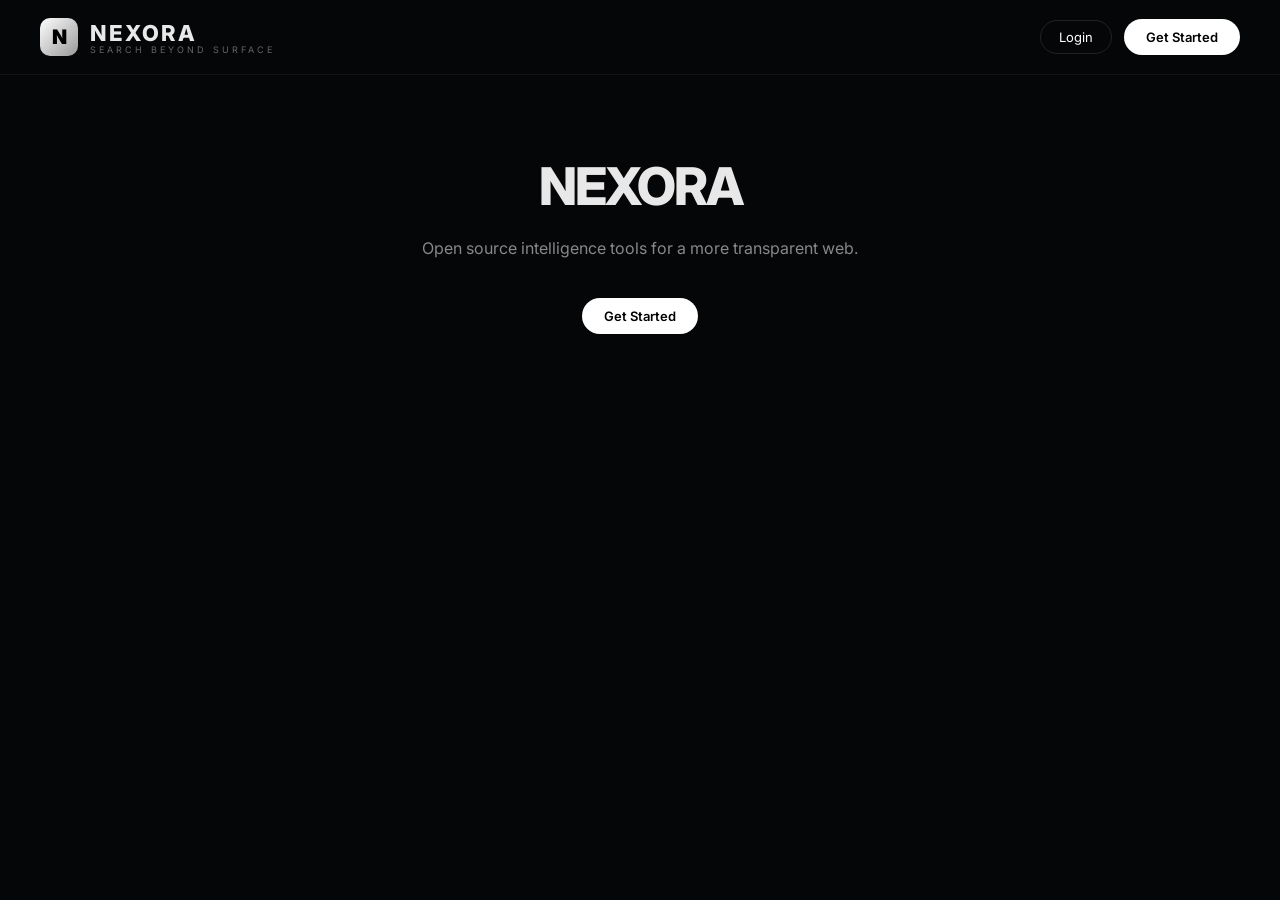
==== templates/index.html @ a62db03f "NEXORA phone panels" ====
<!DOCTYPE html>
<html lang="it"><head><meta charset="UTF-8"><title>NEXORA</title><link rel="stylesheet" href="/static/style.css"><link href="https://fonts.googleapis.com/css2?family=Inter:wght@400;500;600;700;800;900&display=swap" rel="stylesheet"></head>
<body>
<nav class="topnav">
  <div class="brand"><div class="brand-icon">N</div><div><div class="brand-name">NEXORA</div><div class="brand-sub">SEARCH BEYOND SURFACE</div></div></div>
  <div class="nav-actions"><a href="/login" class="btn-ghost">Login</a><a href="/register" class="btn-white">Get Started</a></div>
</nav>
<section class="pricing-hero">
  <h1>NEXORA</h1>
  <p style="color:#888;margin:20px 0">Open source intelligence tools for a more transparent web.</p>
  <a href="/register" class="btn-white" style="display:inline-block;margin-top:20px">Get Started</a>
</section>
</body></html>
---- static/style.css ----
* { margin:0; padding:0; box-sizing:border-box; }
body { background:#050608; color:#e8e8e8; font-family:'Inter',sans-serif; min-height:100vh; }
a { text-decoration:none; color:inherit; cursor:pointer; }
.app-layout { display:flex; min-height:100vh; }
.side { width:230px; border-right:1px solid #14161c; padding:18px 12px; display:flex; flex-direction:column; background:#07080a; flex-shrink:0; }
.side-brand { padding:0 8px 16px; border-bottom:1px solid #14161c; margin-bottom:14px; }
.brand-top { font-size:19px; font-weight:900; letter-spacing:3px; color:#fff; }
.brand-tag { font-size:8px; letter-spacing:2.5px; color:#555; margin-top:2px; }
.side-nav { display:flex; flex-direction:column; gap:1px; flex:1; overflow-y:auto; }
.s-title { font-size:9px; letter-spacing:2px; color:#444; margin:14px 12px 4px; font-weight:600; }
.s-item { padding:8px 12px; border-radius:7px; font-size:12.5px; color:#999; cursor:pointer; user-select:none; display:flex; align-items:center; gap:8px; }
.s-item:hover { background:#0f1116; color:#fff; }
.s-item.active { background:#14161c; color:#fff; }
.side-foot { margin-top:auto; padding:12px; border-top:1px solid #14161c; display:flex; gap:10px; align-items:center; }
.sf-icon { width:32px; height:32px; border-radius:8px; background:#14161c; display:flex; align-items:center; justify-content:center; font-size:16px; }
.sf-title { font-size:11px; color:#ccc; font-weight:600; }
.sf-sub { font-size:9.5px; color:#666; margin-top:2px; }
.app-main { flex:1; display:flex; flex-direction:column; overflow-x:hidden; }
.hero { position:relative; padding:20px 40px 30px; text-align:center; overflow:hidden; transition:opacity 0.25s ease, transform 0.25s ease; }
.hero.fade-out { opacity:0; transform:translateY(-10px); }
.hero.fade-in { animation:fadeInUp 0.4s ease; }
@keyframes fadeInUp { from{opacity:0;transform:translateY(10px);} to{opacity:1;transform:translateY(0);} }
.globe-wrap { position:relative; height:560px; display:flex; align-items:center; justify-content:center; }
.globe-canvas { position:absolute; top:50%; left:50%; transform:translate(-50%,-50%); width:900px; height:560px; pointer-events:auto; z-index:1; }
.globe-canvas canvas { display:block; width:100% !important; height:100% !important; }
.hero-center { position:relative; z-index:2; }
.hero-title { font-size:64px; font-weight:900; letter-spacing:12px; background:linear-gradient(180deg,#fff,#999); -webkit-background-clip:text; -webkit-text-fill-color:transparent; margin-bottom:12px; }
.hero-tag { font-size:10.5px; letter-spacing:5px; color:#888; margin-bottom:18px; }
.hero-desc { color:#888; font-size:14.5px; max-width:520px; margin:0 auto; line-height:1.6; }
.quote-right { position:absolute; right:40px; top:240px; font-style:italic; color:#666; font-size:13.5px; text-align:right; line-height:1.7; max-width:180px; }
.search-main { position:relative; display:flex; align-items:center; background:#0c0d10; border:1px solid #1a1c22; border-radius:999px; padding:6px 6px 6px 20px; max-width:660px; margin:-60px auto 20px; z-index:5; }
.search-main:focus-within { border-color:#ff3b3b; box-shadow:0 0 40px rgba(255,60,60,0.15); }
.search-ico { color:#666; font-size:14px; margin-right:10px; }
.search-main input { flex:1; background:transparent; border:none; color:#fff; font-size:14.5px; outline:none; padding:12px 0; }
.search-main button { background:#fff; color:#000; border:none; width:44px; height:44px; border-radius:50%; font-size:17px; cursor:pointer; font-weight:700; }
.search-main button:hover { background:#ff3b3b; color:#fff; }
.chips-hero { display:flex; gap:6px; justify-content:center; flex-wrap:wrap; margin-bottom:40px; }
.chip { background:transparent; border:none; color:#777; padding:8px 16px; border-radius:999px; font-size:12.5px; cursor:pointer; }
.chip:hover { color:#fff; }
.chip.active { background:#14161c; color:#fff; }
.modules-grid { display:grid; grid-template-columns:repeat(4,1fr); gap:14px; padding:0 40px 30px; max-width:1400px; margin:0 auto; width:100%; }
.module-card { background:#0a0b0e; border:1px solid #14161c; border-radius:14px; padding:22px; display:flex; gap:14px; align-items:center; transition:all 0.15s; cursor:pointer; }
.module-card:hover { border-color:#ff3b3b; background:#0e0f13; transform:translateY(-2px); }
.mc-icon { width:44px; height:44px; border-radius:10px; background:#14161c; display:flex; align-items:center; justify-content:center; flex-shrink:0; font-size:20px; }
.mc-text { flex:1; }
.mc-text h3 { font-size:14.5px; margin-bottom:5px; color:#fff; font-weight:600; }
.mc-text p { color:#777; font-size:12px; line-height:1.5; }
.mc-arrow { color:#444; font-size:22px; font-weight:300; }
.stats-bar { display:grid; grid-template-columns:1fr 1fr 1fr 1.2fr; margin:0 40px 30px; background:#0a0b0e; border-radius:14px; border:1px solid #14161c; }
.stat { padding:26px 24px; display:flex; gap:14px; align-items:center; border-right:1px solid #14161c; }
.stat:last-child { border-right:none; }
.stat-icon { width:40px; height:40px; border-radius:10px; background:#14161c; display:flex; align-items:center; justify-content:center; font-size:18px; }
.stat-num { font-size:22px; font-weight:800; color:#fff; }
.stat-label { color:#666; font-size:11px; letter-spacing:1px; margin-top:2px; }
.stat-quote { flex-direction:column; align-items:flex-end; justify-content:center; text-align:right; font-style:italic; color:#555; font-size:12.5px; line-height:1.7; }
.stat-quote .line { width:30px; height:1px; background:#333; margin-top:12px; }
.result-area { padding:0 40px 60px; max-width:1100px; margin:0 auto; width:100%; }
.current-type { color:#666; font-size:12px; margin-bottom:12px; text-align:center; }
.current-type b { color:#ff3b3b; }
.result-panel { min-height:180px; }
.result-panel .empty, .result-panel .loading { text-align:center; color:#666; font-size:14px; padding:60px 20px; }
.result-panel .panel-error { background:#1a0808; border:1px solid #ff3b3b; color:#ff8080; padding:20px; border-radius:12px; text-align:center; }
.result-panel .upgrade-msg { background:#1a0808; border:1px solid #ff3b3b; color:#ff8080; padding:24px; border-radius:12px; text-align:center; font-size:14px; }
.result-panel .upgrade-msg a { color:#fff; text-decoration:underline; }
.results-header { color:#888; font-size:13px; margin-bottom:16px; text-align:center; }
.results-header b { color:#fff; }
.info-grid { display:grid; grid-template-columns:repeat(auto-fit,minmax(220px,1fr)); gap:10px; margin-bottom:24px; }
.info-cell { background:#0a0b0e; border:1px solid #14161c; border-radius:10px; padding:14px 16px; display:flex; justify-content:space-between; align-items:center; }
.info-key { color:#666; font-size:11px; letter-spacing:1px; text-transform:uppercase; }
.info-val { color:#fff; font-size:13px; font-weight:600; word-break:break-all; text-align:right; max-width:60%; }
.sites-title { font-size:12px; letter-spacing:2px; color:#888; text-transform:uppercase; margin:24px 0 12px; }
.sites-grid { display:grid; grid-template-columns:repeat(auto-fill,minmax(160px,1fr)); gap:10px; }
.site-card { background:#0a0b0e; border:1px solid #14161c; border-radius:12px; padding:16px 14px; text-decoration:none; color:inherit; display:flex; flex-direction:column; align-items:center; text-align:center; transition:all 0.15s; }
.site-card:hover { border-color:#ff3b3b; background:#0e0f13; transform:translateY(-2px); }
.site-card.breach { border-color:#441010; background:#140808; }
.site-icon { font-size:24px; margin-bottom:8px; }
.site-name { font-size:13px; color:#fff; font-weight:600; text-transform:capitalize; margin-bottom:4px; }
.site-url { font-size:10px; color:#555; word-break:break-all; }
.auth { display:flex; justify-content:center; align-items:center; min-height:100vh; text-align:center; }
.auth-form { background:#0a0b0e; border:1px solid #14161c; padding:48px; border-radius:22px; width:400px; display:flex; flex-direction:column; gap:12px; }
.auth-form h2 { margin-bottom:8px; font-size:20px; }
.auth-form input { background:#050608; border:1px solid #14161c; color:#fff; padding:14px 16px; border-radius:10px; outline:none; font-size:14px; }
.auth-form input:focus { border-color:#ff3b3b; }
.auth-form button { background:#fff; color:#000; border:none; padding:14px; border-radius:10px; font-weight:700; cursor:pointer; margin-top:8px; }
.auth-form p { color:#666; font-size:13px; }
.auth-form a { color:#ff3b3b; }
.brand-icon { width:38px; height:38px; border-radius:10px; background:linear-gradient(135deg,#fff,#999); color:#000; font-weight:900; font-size:20px; display:flex; align-items:center; justify-content:center; }
.brand-icon.big { width:64px; height:64px; font-size:32px; border-radius:16px; margin:0 auto 20px; }
.topnav { display:flex; justify-content:space-between; align-items:center; padding:18px 40px; border-bottom:1px solid #121418; }
.brand { display:flex; gap:12px; align-items:center; }
.brand-name { font-size:22px; font-weight:800; letter-spacing:2px; }
.brand-sub { font-size:9px; letter-spacing:3px; color:#666; margin-top:-2px; }
.nav-menu { display:flex; gap:26px; }
.nav-menu a { font-size:13.5px; color:#888; }
.nav-actions { display:flex; gap:12px; align-items:center; }
.btn-ghost { color:#fff; padding:8px 18px; border-radius:999px; border:1px solid #222; font-size:13px; }
.btn-white { background:#fff; color:#000; padding:10px 22px; border-radius:999px; font-weight:600; font-size:13px; }
.pricing-hero { padding:80px 40px; text-align:center; }
.pricing-hero h1 { font-size:52px; font-weight:800; letter-spacing:-2px; margin-bottom:12px; }
.plans-grid { display:grid; grid-template-columns:repeat(auto-fit,minmax(230px,1fr)); gap:20px; max-width:1200px; margin:0 auto; }
.plan-card { background:#0a0b0e; border:1px solid #14161c; border-radius:20px; padding:36px 28px; position:relative; text-align:left; }
.plan-card.featured { border-color:#ff3b3b; }
.ribbon { position:absolute; top:-12px; right:20px; background:#ff3b3b; color:#fff; padding:4px 14px; border-radius:999px; font-size:10px; font-weight:700; letter-spacing:1px; }
.plan-card h3 { font-size:14px; letter-spacing:3px; color:#888; margin-bottom:16px; }
.amount { font-size:44px; font-weight:900; }
.per { color:#666; font-size:14px; margin-left:4px; }
.plan-features { list-style:none; margin:24px 0; }
.plan-features li { padding:8px 0; font-size:13.5px; color:#bbb; border-bottom:1px solid #0f1115; }
.plan-features li:before { content:"✓ "; color:#ff3b3b; font-weight:700; }
.plan-btn { width:100%; padding:14px; border-radius:999px; background:#14161c; color:#fff; border:none; font-weight:600; cursor:pointer; font-size:14px; }
.plan-btn.primary { background:#ff3b3b; }
.plan-btn:disabled { opacity:0.4; cursor:not-allowed; }

.site-card.registered { border-color:#4ade80; background:#0a1a10; }
.site-card.registered .site-name { color:#4ade80; }
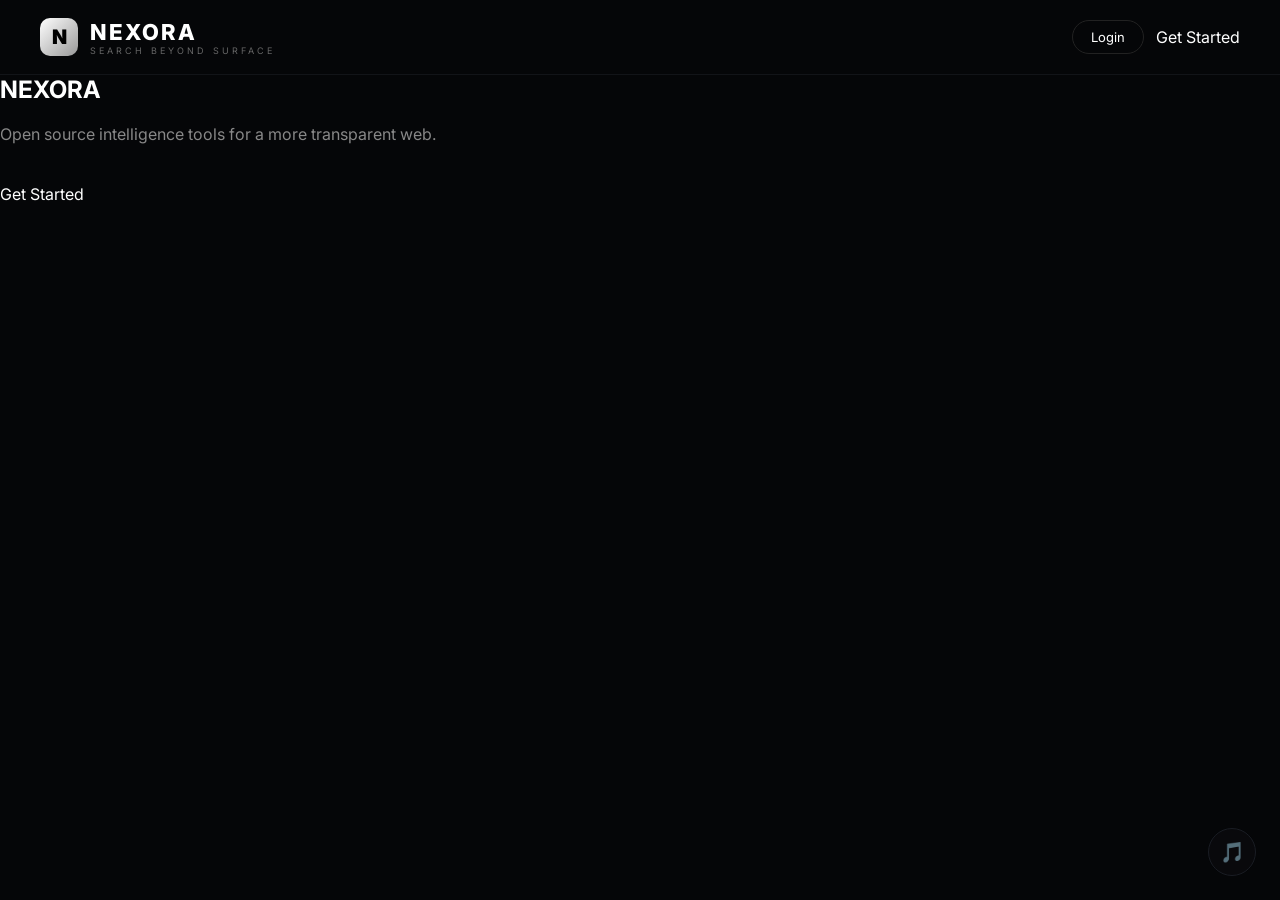
==== commit baea1a6c: "NEXORA full update" ====
--- a/templates/index.html
+++ b/templates/index.html
@@ -10,4 +10,5 @@
   <p style="color:#888;margin:20px 0">Open source intelligence tools for a more transparent web.</p>
   <a href="/register" class="btn-white" style="display:inline-block;margin-top:20px">Get Started</a>
 </section>
+<script src="/static/music.js"></script>
 </body></html>
--- a/static/style.css
+++ b/static/style.css
@@ -1,115 +1,520 @@
 * { margin:0; padding:0; box-sizing:border-box; }
-body { background:#050608; color:#e8e8e8; font-family:'Inter',sans-serif; min-height:100vh; }
-a { text-decoration:none; color:inherit; cursor:pointer; }
-.app-layout { display:flex; min-height:100vh; }
-.side { width:230px; border-right:1px solid #14161c; padding:18px 12px; display:flex; flex-direction:column; background:#07080a; flex-shrink:0; }
-.side-brand { padding:0 8px 16px; border-bottom:1px solid #14161c; margin-bottom:14px; }
-.brand-top { font-size:19px; font-weight:900; letter-spacing:3px; color:#fff; }
-.brand-tag { font-size:8px; letter-spacing:2.5px; color:#555; margin-top:2px; }
-.side-nav { display:flex; flex-direction:column; gap:1px; flex:1; overflow-y:auto; }
-.s-title { font-size:9px; letter-spacing:2px; color:#444; margin:14px 12px 4px; font-weight:600; }
-.s-item { padding:8px 12px; border-radius:7px; font-size:12.5px; color:#999; cursor:pointer; user-select:none; display:flex; align-items:center; gap:8px; }
-.s-item:hover { background:#0f1116; color:#fff; }
-.s-item.active { background:#14161c; color:#fff; }
-.side-foot { margin-top:auto; padding:12px; border-top:1px solid #14161c; display:flex; gap:10px; align-items:center; }
-.sf-icon { width:32px; height:32px; border-radius:8px; background:#14161c; display:flex; align-items:center; justify-content:center; font-size:16px; }
-.sf-title { font-size:11px; color:#ccc; font-weight:600; }
-.sf-sub { font-size:9.5px; color:#666; margin-top:2px; }
-.app-main { flex:1; display:flex; flex-direction:column; overflow-x:hidden; }
-.hero { position:relative; padding:20px 40px 30px; text-align:center; overflow:hidden; transition:opacity 0.25s ease, transform 0.25s ease; }
-.hero.fade-out { opacity:0; transform:translateY(-10px); }
-.hero.fade-in { animation:fadeInUp 0.4s ease; }
-@keyframes fadeInUp { from{opacity:0;transform:translateY(10px);} to{opacity:1;transform:translateY(0);} }
-.globe-wrap { position:relative; height:560px; display:flex; align-items:center; justify-content:center; }
-.globe-canvas { position:absolute; top:50%; left:50%; transform:translate(-50%,-50%); width:900px; height:560px; pointer-events:auto; z-index:1; }
-.globe-canvas canvas { display:block; width:100% !important; height:100% !important; }
-.hero-center { position:relative; z-index:2; }
-.hero-title { font-size:64px; font-weight:900; letter-spacing:12px; background:linear-gradient(180deg,#fff,#999); -webkit-background-clip:text; -webkit-text-fill-color:transparent; margin-bottom:12px; }
+body { background:#050608; color:#fff; font-family:'Inter',sans-serif; min-height:100vh; }
+a { color:inherit; text-decoration:none; }
+
+.app { display:flex; min-height:100vh; }
+
+/* ─── SIDEBAR ─── */
+.sidebar {
+  width:230px; background:#07080a; border-right:1px solid #14161c;
+  padding:18px 12px; display:flex; flex-direction:column;
+  position:sticky; top:0; height:100vh; overflow-y:auto;
+}
+.sb-brand { padding:0 8px 16px; border-bottom:1px solid #14161c; margin-bottom:14px; }
+.sb-logo { font-size:19px; font-weight:900; letter-spacing:3px; }
+.sb-sub { font-size:8px; letter-spacing:2.5px; color:#555; margin-top:2px; }
+.sb-nav { display:flex; flex-direction:column; gap:1px; flex:1; }
+.sb-title { font-size:9px; letter-spacing:2px; color:#444; margin:14px 12px 4px; font-weight:600; }
+.sb-item {
+  padding:8px 12px; border-radius:7px; font-size:12.5px;
+  color:#999; cursor:pointer; user-select:none;
+}
+.sb-item:hover { background:#0f1116; color:#fff; }
+.sb-item.active { background:#14161c; color:#fff; }
+
+/* ─── MAIN ─── */
+.main { flex:1; display:flex; flex-direction:column; overflow-x:hidden; }
+
+/* TOPBAR */
+.topbar { display:flex; justify-content:space-between; align-items:center; padding:14px 28px; border-bottom:1px solid #14161c; }
+.discord-btn { background:#5865f2; color:#fff; padding:9px 18px; border-radius:8px; font-size:13px; font-weight:600; }
+.discord-btn:hover { background:#4752c4; }
+.topbar-right { display:flex; gap:16px; align-items:center; }
+.credits { border:1px solid #14161c; padding:8px 16px; border-radius:999px; font-size:12.5px; color:#ccc; }
+.tb-link { color:#888; font-size:12.5px; }
+.tb-link:hover { color:#fff; }
+
+.credits-row { text-align:center; font-size:13px; color:#666; padding:20px 0 0; letter-spacing:1px; }
+.credits-row a { color:#c8d4e0; font-weight:700; }
+.credits-row a:hover { color:#fff; }
+
+/* ─── HERO ─── */
+.hero { position:relative; padding:20px 40px 30px; text-align:center; overflow:hidden; }
+.globe-box { position:relative; height:560px; display:flex; align-items:center; justify-content:center; }
+.globe {
+  position:absolute; top:50%; left:50%;
+  transform:translate(-50%, -50%);
+  width:900px; height:560px; pointer-events:auto; z-index:1;
+}
+.globe canvas { display:block; }
+
+.hero-center { position:relative; z-index:2; pointer-events:none; }
+.hero-center > * { pointer-events:auto; }
+.hero-title {
+  font-size:64px; font-weight:900; letter-spacing:12px;
+  background:linear-gradient(180deg, #fff, #999);
+  -webkit-background-clip:text; -webkit-text-fill-color:transparent;
+  margin-bottom:12px;
+}
 .hero-tag { font-size:10.5px; letter-spacing:5px; color:#888; margin-bottom:18px; }
 .hero-desc { color:#888; font-size:14.5px; max-width:520px; margin:0 auto; line-height:1.6; }
-.quote-right { position:absolute; right:40px; top:240px; font-style:italic; color:#666; font-size:13.5px; text-align:right; line-height:1.7; max-width:180px; }
-.search-main { position:relative; display:flex; align-items:center; background:#0c0d10; border:1px solid #1a1c22; border-radius:999px; padding:6px 6px 6px 20px; max-width:660px; margin:-60px auto 20px; z-index:5; }
-.search-main:focus-within { border-color:#ff3b3b; box-shadow:0 0 40px rgba(255,60,60,0.15); }
-.search-ico { color:#666; font-size:14px; margin-right:10px; }
-.search-main input { flex:1; background:transparent; border:none; color:#fff; font-size:14.5px; outline:none; padding:12px 0; }
-.search-main button { background:#fff; color:#000; border:none; width:44px; height:44px; border-radius:50%; font-size:17px; cursor:pointer; font-weight:700; }
-.search-main button:hover { background:#ff3b3b; color:#fff; }
-.chips-hero { display:flex; gap:6px; justify-content:center; flex-wrap:wrap; margin-bottom:40px; }
-.chip { background:transparent; border:none; color:#777; padding:8px 16px; border-radius:999px; font-size:12.5px; cursor:pointer; }
-.chip:hover { color:#fff; }
-.chip.active { background:#14161c; color:#fff; }
-.modules-grid { display:grid; grid-template-columns:repeat(4,1fr); gap:14px; padding:0 40px 30px; max-width:1400px; margin:0 auto; width:100%; }
-.module-card { background:#0a0b0e; border:1px solid #14161c; border-radius:14px; padding:22px; display:flex; gap:14px; align-items:center; transition:all 0.15s; cursor:pointer; }
-.module-card:hover { border-color:#ff3b3b; background:#0e0f13; transform:translateY(-2px); }
-.mc-icon { width:44px; height:44px; border-radius:10px; background:#14161c; display:flex; align-items:center; justify-content:center; flex-shrink:0; font-size:20px; }
-.mc-text { flex:1; }
-.mc-text h3 { font-size:14.5px; margin-bottom:5px; color:#fff; font-weight:600; }
-.mc-text p { color:#777; font-size:12px; line-height:1.5; }
-.mc-arrow { color:#444; font-size:22px; font-weight:300; }
-.stats-bar { display:grid; grid-template-columns:1fr 1fr 1fr 1.2fr; margin:0 40px 30px; background:#0a0b0e; border-radius:14px; border:1px solid #14161c; }
-.stat { padding:26px 24px; display:flex; gap:14px; align-items:center; border-right:1px solid #14161c; }
+.quote {
+  position:absolute; right:40px; top:240px; font-style:italic;
+  color:#666; font-size:13.5px; text-align:right; line-height:1.7;
+  max-width:180px;
+}
+
+/* ─── ETICHETTE ─── */
+
+
+/* SINISTRA: testo, linea, punto — ancorato al bordo destro */
+
+
+
+
+
+
+/* DESTRA: punto, linea, testo — ancorato al bordo sinistro */
+
+
+
+
+
+
+.lbl-text { white-space:nowrap; }
+.lbl-line {
+  display:inline-block;
+  width:70px;
+  height:1px;
+  margin:0 8px;
+  background:linear-gradient(90deg, rgba(200,220,255,0.7), rgba(200,220,255,0));
+}
+
+.lbl-dot {
+  display:inline-block;
+  width:4px;
+  height:4px;
+  border-radius:50%;
+  background:#fff;
+  box-shadow:0 0 8px #fff, 0 0 16px rgba(200,220,255,0.6);
+  flex-shrink:0;
+  animation:lblPulse 2s ease-in-out infinite;
+}
+@keyframes lblPulse {
+  0%,100% { opacity:0.5; transform:scale(1); }
+  50% { opacity:1; transform:scale(1.4); }
+}
+
+/* ─── WELCOME ─── */
+.welcome { padding:20px 40px 30px; text-align:center; }
+.welcome p {
+  font-size:24px;
+  font-weight:500;
+  color:#8892a0;
+  line-height:1.6;
+  letter-spacing:0.3px;
+  max-width:900px;
+  margin:0 auto;
+}
+.welcome b { color:#fff; font-weight:900; letter-spacing:1px; }
+.osint { display:inline-flex; margin:0 4px; vertical-align:baseline; }
+.osint-l {
+  display:inline-block;
+  font-weight:900;
+  font-size:32px;
+  color:#fff;
+  cursor:pointer;
+  transition:all 0.2s;
+  text-shadow:0 0 30px rgba(200,220,255,0.15);
+  letter-spacing:2px;
+}
+.osint-l:hover {
+  transform:translateY(-3px) scale(1.08);
+  text-shadow:0 0 30px rgba(255,255,255,0.8);
+}
+.osint-tip {
+  position:absolute;
+  transform:translateX(-50%);
+  background:rgba(10,11,14,0.98);
+  border:1px solid #1a1d24;
+  border-radius:12px;
+  padding:14px 20px;
+  pointer-events:none;
+  opacity:0;
+  transition:opacity 0.2s;
+  min-width:180px;
+  z-index:100;
+  text-align:center;
+}
+.osint-tip.on { opacity:1; }
+.tip-w { font-size:14px; font-weight:800; color:#fff; margin-bottom:4px; }
+.tip-d { font-size:12px; color:#8892a0; }
+
+/* ─── MODULES ─── */
+.mods {
+  display:grid;
+  grid-template-columns:repeat(4, 1fr);
+  gap:14px;
+  padding:20px 40px 30px;
+  max-width:1400px;
+  margin:0 auto;
+  width:100%;
+}
+@media (max-width:1100px) { .mods { grid-template-columns:repeat(2,1fr); } }
+.mod {
+  background:#0a0b0e;
+  border:1px solid #14161c;
+  border-radius:14px;
+  padding:22px;
+  display:flex;
+  gap:14px;
+  align-items:center;
+  cursor:pointer;
+  transition:all 0.15s;
+}
+.mod:hover {
+  border-color:#ff3b3b;
+  background:#0e0f13;
+  transform:translateY(-2px);
+}
+.mod-ic {
+  width:44px; height:44px;
+  border-radius:10px;
+  background:transparent;
+  border:1px solid rgba(200,220,255,0.15);
+  display:flex;
+  align-items:center;
+  justify-content:center;
+  flex-shrink:0;
+}
+.mod-ic svg { width:22px; height:22px; stroke:#c8d4e0; fill:none; }
+.mod:hover .mod-ic { border-color:rgba(255,60,60,0.5); background:rgba(255,60,60,0.05); }
+.mod:hover .mod-ic svg { stroke:#ff3b3b; }
+.mod-tx { flex:1; }
+.mod-tx h3 { font-size:14.5px; color:#fff; font-weight:600; margin-bottom:5px; }
+.mod-tx p { color:#777; font-size:12px; line-height:1.5; }
+.mod-ar { color:#444; font-size:22px; font-weight:300; }
+
+/* ─── STATS ─── */
+.stats {
+  display:grid;
+  grid-template-columns:1fr 1fr 1fr 1.2fr;
+  margin:0 40px 40px;
+  background:#0a0b0e;
+  border-radius:14px;
+  border:1px solid #14161c;
+}
+.stat {
+  padding:26px 24px;
+  display:flex;
+  flex-direction:column;
+  gap:4px;
+  border-right:1px solid #14161c;
+}
 .stat:last-child { border-right:none; }
-.stat-icon { width:40px; height:40px; border-radius:10px; background:#14161c; display:flex; align-items:center; justify-content:center; font-size:18px; }
-.stat-num { font-size:22px; font-weight:800; color:#fff; }
-.stat-label { color:#666; font-size:11px; letter-spacing:1px; margin-top:2px; }
-.stat-quote { flex-direction:column; align-items:flex-end; justify-content:center; text-align:right; font-style:italic; color:#555; font-size:12.5px; line-height:1.7; }
-.stat-quote .line { width:30px; height:1px; background:#333; margin-top:12px; }
-.result-area { padding:0 40px 60px; max-width:1100px; margin:0 auto; width:100%; }
-.current-type { color:#666; font-size:12px; margin-bottom:12px; text-align:center; }
-.current-type b { color:#ff3b3b; }
-.result-panel { min-height:180px; }
-.result-panel .empty, .result-panel .loading { text-align:center; color:#666; font-size:14px; padding:60px 20px; }
-.result-panel .panel-error { background:#1a0808; border:1px solid #ff3b3b; color:#ff8080; padding:20px; border-radius:12px; text-align:center; }
-.result-panel .upgrade-msg { background:#1a0808; border:1px solid #ff3b3b; color:#ff8080; padding:24px; border-radius:12px; text-align:center; font-size:14px; }
-.result-panel .upgrade-msg a { color:#fff; text-decoration:underline; }
-.results-header { color:#888; font-size:13px; margin-bottom:16px; text-align:center; }
-.results-header b { color:#fff; }
-.info-grid { display:grid; grid-template-columns:repeat(auto-fit,minmax(220px,1fr)); gap:10px; margin-bottom:24px; }
-.info-cell { background:#0a0b0e; border:1px solid #14161c; border-radius:10px; padding:14px 16px; display:flex; justify-content:space-between; align-items:center; }
-.info-key { color:#666; font-size:11px; letter-spacing:1px; text-transform:uppercase; }
-.info-val { color:#fff; font-size:13px; font-weight:600; word-break:break-all; text-align:right; max-width:60%; }
-.sites-title { font-size:12px; letter-spacing:2px; color:#888; text-transform:uppercase; margin:24px 0 12px; }
-.sites-grid { display:grid; grid-template-columns:repeat(auto-fill,minmax(160px,1fr)); gap:10px; }
-.site-card { background:#0a0b0e; border:1px solid #14161c; border-radius:12px; padding:16px 14px; text-decoration:none; color:inherit; display:flex; flex-direction:column; align-items:center; text-align:center; transition:all 0.15s; }
-.site-card:hover { border-color:#ff3b3b; background:#0e0f13; transform:translateY(-2px); }
-.site-card.breach { border-color:#441010; background:#140808; }
-.site-icon { font-size:24px; margin-bottom:8px; }
-.site-name { font-size:13px; color:#fff; font-weight:600; text-transform:capitalize; margin-bottom:4px; }
-.site-url { font-size:10px; color:#555; word-break:break-all; }
-.auth { display:flex; justify-content:center; align-items:center; min-height:100vh; text-align:center; }
-.auth-form { background:#0a0b0e; border:1px solid #14161c; padding:48px; border-radius:22px; width:400px; display:flex; flex-direction:column; gap:12px; }
-.auth-form h2 { margin-bottom:8px; font-size:20px; }
-.auth-form input { background:#050608; border:1px solid #14161c; color:#fff; padding:14px 16px; border-radius:10px; outline:none; font-size:14px; }
-.auth-form input:focus { border-color:#ff3b3b; }
-.auth-form button { background:#fff; color:#000; border:none; padding:14px; border-radius:10px; font-weight:700; cursor:pointer; margin-top:8px; }
-.auth-form p { color:#666; font-size:13px; }
-.auth-form a { color:#ff3b3b; }
-.brand-icon { width:38px; height:38px; border-radius:10px; background:linear-gradient(135deg,#fff,#999); color:#000; font-weight:900; font-size:20px; display:flex; align-items:center; justify-content:center; }
-.brand-icon.big { width:64px; height:64px; font-size:32px; border-radius:16px; margin:0 auto 20px; }
+.stat b { font-size:24px; font-weight:800; color:#fff; }
+.stat span { color:#666; font-size:11px; letter-spacing:1px; }
+.quote-stat {
+  justify-content:center;
+  text-align:right;
+  font-style:italic;
+  color:#555;
+  font-size:12.5px;
+  line-height:1.7;
+  padding-right:30px;
+}
+
+/* ─── AUTH ─── */
+.auth-page { margin:0; display:grid; grid-template-columns:1fr 1fr; min-height:100vh; }
+@media (max-width:900px) { .auth-page { grid-template-columns:1fr; } }
+.auth-left {
+  display:flex; flex-direction:column; justify-content:space-between;
+  padding:60px 50px; background:radial-gradient(circle at 30% 40%, #0a0d14 0%, #050608 60%);
+  border-right:1px solid #0f1115;
+}
+.auth-brand { text-align:center; margin:auto 0; }
+.auth-logo { width:180px; height:180px; margin:0 auto 30px; }
+.auth-logo svg { width:100%; height:100%; }
+.auth-wordmark {
+  font-size:52px; font-weight:900; letter-spacing:14px;
+  background:linear-gradient(180deg, #fff 0%, #7a8896 100%);
+  -webkit-background-clip:text; -webkit-text-fill-color:transparent;
+  margin:0 0 14px;
+}
+.auth-tagline { font-size:11px; letter-spacing:6px; color:#555; margin-bottom:20px; }
+.auth-desc { font-size:14px; color:#666; max-width:340px; margin:0 auto; line-height:1.6; }
+.auth-stats { display:grid; grid-template-columns:1fr 1fr 1fr; gap:20px; padding-top:30px; border-top:1px solid #0f1115; }
+.auth-stats div { text-align:center; }
+.auth-stats b { display:block; font-size:22px; font-weight:800; color:#fff; margin-bottom:4px; }
+.auth-stats span { font-size:10px; letter-spacing:2px; color:#555; text-transform:uppercase; }
+.auth-right { display:flex; align-items:center; justify-content:center; padding:40px; }
+.auth-box { width:100%; max-width:380px; }
+.auth-box h2 { font-size:32px; font-weight:800; margin:0 0 6px; letter-spacing:-0.5px; }
+.auth-sub { color:#666; font-size:14px; margin-bottom:34px; }
+.auth-label { display:block; font-size:11px; letter-spacing:2px; color:#666; text-transform:uppercase; margin-bottom:8px; margin-top:18px; font-weight:600; }
+.auth-box input { width:100%; background:#0a0b0e; border:1px solid #14161c; color:#fff; padding:14px 16px; border-radius:10px; font-size:14px; outline:none; font-family:inherit; }
+.auth-box input:focus { border-color:#c8d4e0; background:#0e0f14; }
+.auth-btn { width:100%; background:linear-gradient(180deg, #fff 0%, #d8dfe8 100%); color:#000; border:none; padding:14px; border-radius:10px; font-weight:700; font-size:14px; cursor:pointer; margin-top:28px; letter-spacing:0.5px; font-family:inherit; }
+.auth-btn:hover { background:#fff; }
+.auth-error { background:rgba(255,60,60,0.08); border:1px solid rgba(255,60,60,0.3); color:#ff8080; padding:12px 14px; border-radius:8px; font-size:13px; margin-bottom:20px; }
+.auth-bottom { text-align:center; margin-top:24px; color:#666; font-size:13px; }
+.auth-bottom a { color:#fff; border-bottom:1px solid #333; padding-bottom:2px; }
+.auth-bottom a:hover { border-color:#fff; }
+
+/* ─── MUSIC TOGGLE ─── */
+.music-toggle {
+  position:fixed; bottom:24px; right:24px;
+  width:48px; height:48px; border-radius:50%;
+  background:rgba(10,11,14,0.9); border:1px solid #1a1d24; color:#fff;
+  font-size:20px; cursor:pointer; z-index:9999;
+  display:flex; align-items:center; justify-content:center;
+  backdrop-filter:blur(10px);
+}
+.music-toggle:hover { background:#14161c; border-color:#2a2f3a; }
+
+/* ─── FRAMEWORK + SONG + PIANI ─── */
 .topnav { display:flex; justify-content:space-between; align-items:center; padding:18px 40px; border-bottom:1px solid #121418; }
 .brand { display:flex; gap:12px; align-items:center; }
+.brand-icon { width:38px; height:38px; border-radius:10px; background:linear-gradient(135deg,#fff,#999); color:#000; font-weight:900; font-size:20px; display:flex; align-items:center; justify-content:center; }
 .brand-name { font-size:22px; font-weight:800; letter-spacing:2px; }
-.brand-sub { font-size:9px; letter-spacing:3px; color:#666; margin-top:-2px; }
-.nav-menu { display:flex; gap:26px; }
-.nav-menu a { font-size:13.5px; color:#888; }
+.brand-sub { font-size:9px; letter-spacing:3px; color:#666; }
 .nav-actions { display:flex; gap:12px; align-items:center; }
 .btn-ghost { color:#fff; padding:8px 18px; border-radius:999px; border:1px solid #222; font-size:13px; }
-.btn-white { background:#fff; color:#000; padding:10px 22px; border-radius:999px; font-weight:600; font-size:13px; }
-.pricing-hero { padding:80px 40px; text-align:center; }
-.pricing-hero h1 { font-size:52px; font-weight:800; letter-spacing:-2px; margin-bottom:12px; }
-.plans-grid { display:grid; grid-template-columns:repeat(auto-fit,minmax(230px,1fr)); gap:20px; max-width:1200px; margin:0 auto; }
-.plan-card { background:#0a0b0e; border:1px solid #14161c; border-radius:20px; padding:36px 28px; position:relative; text-align:left; }
-.plan-card.featured { border-color:#ff3b3b; }
-.ribbon { position:absolute; top:-12px; right:20px; background:#ff3b3b; color:#fff; padding:4px 14px; border-radius:999px; font-size:10px; font-weight:700; letter-spacing:1px; }
-.plan-card h3 { font-size:14px; letter-spacing:3px; color:#888; margin-bottom:16px; }
-.amount { font-size:44px; font-weight:900; }
-.per { color:#666; font-size:14px; margin-left:4px; }
-.plan-features { list-style:none; margin:24px 0; }
-.plan-features li { padding:8px 0; font-size:13.5px; color:#bbb; border-bottom:1px solid #0f1115; }
-.plan-features li:before { content:"✓ "; color:#ff3b3b; font-weight:700; }
-.plan-btn { width:100%; padding:14px; border-radius:999px; background:#14161c; color:#fff; border:none; font-weight:600; cursor:pointer; font-size:14px; }
-.plan-btn.primary { background:#ff3b3b; }
-.plan-btn:disabled { opacity:0.4; cursor:not-allowed; }
-
-.site-card.registered { border-color:#4ade80; background:#0a1a10; }
-.site-card.registered .site-name { color:#4ade80; }
+
+/* SEARCH SECTION */
+.search-sec {
+  padding: 0 40px 30px;
+  max-width: 800px;
+  margin: 0 auto;
+  width: 100%;
+}
+.search-bar {
+  display: flex;
+  align-items: center;
+  background: #0a0b0e;
+  border: 1px solid #14161c;
+  border-radius: 999px;
+  padding: 6px 6px 6px 22px;
+  transition: border-color 0.2s;
+}
+.search-bar:focus-within { border-color: #ff3b3b; }
+.search-ico { color: #666; font-size: 14px; margin-right: 10px; }
+.search-bar input {
+  flex: 1;
+  background: transparent;
+  border: none;
+  color: #fff;
+  font-size: 14.5px;
+  outline: none;
+  padding: 12px 0;
+  font-family: inherit;
+}
+.search-bar button {
+  background: #fff;
+  color: #000;
+  border: none;
+  width: 44px;
+  height: 44px;
+  border-radius: 50%;
+  font-size: 17px;
+  cursor: pointer;
+  font-weight: 700;
+}
+.search-bar button:hover { background: #ff3b3b; color: #fff; }
+.chips {
+  display: flex;
+  gap: 6px;
+  justify-content: center;
+  flex-wrap: wrap;
+  margin-top: 18px;
+}
+.chip {
+  background: transparent;
+  border: none;
+  color: #777;
+  padding: 8px 16px;
+  border-radius: 999px;
+  font-size: 12.5px;
+  cursor: pointer;
+  font-family: inherit;
+}
+.chip:hover { color: #fff; }
+.chip.active { background: #14161c; color: #fff; }
+
+/* RESULT SECTION */
+.result-sec {
+  max-width: 1100px;
+  margin: 0 auto;
+  padding: 20px 40px 30px;
+  width: 100%;
+}
+.result-active { color: #666; font-size: 12px; margin-bottom: 12px; text-align: center; }
+.result-active b { color: #ff3b3b; }
+.result-body { min-height: 100px; }
+.result-body .loading { text-align: center; color: #666; padding: 40px; }
+.result-body .panel-error { background: rgba(255,60,60,0.08); border: 1px solid rgba(255,60,60,0.3); color: #ff8080; padding: 20px; border-radius: 12px; text-align: center; }
+.result-body .upgrade-msg { background: rgba(255,60,60,0.08); border: 1px solid rgba(255,60,60,0.3); color: #ff8080; padding: 24px; border-radius: 12px; text-align: center; }
+.results-head { text-align: center; color: #888; font-size: 13px; margin-bottom: 20px; }
+.results-head b { color: #fff; }
+.info-grid { display: grid; grid-template-columns: repeat(auto-fit, minmax(220px, 1fr)); gap: 10px; margin-bottom: 24px; }
+.info-cell { background: #0a0b0e; border: 1px solid #14161c; border-radius: 10px; padding: 14px 16px; display: flex; justify-content: space-between; align-items: center; }
+.info-k { color: #666; font-size: 11px; letter-spacing: 1px; text-transform: uppercase; }
+.info-v { color: #fff; font-size: 13px; font-weight: 600; word-break: break-all; text-align: right; max-width: 60%; }
+.sites-title { font-size: 12px; letter-spacing: 2px; color: #888; text-transform: uppercase; margin: 24px 0 12px; }
+.sites-grid { display: grid; grid-template-columns: repeat(auto-fill, minmax(160px, 1fr)); gap: 10px; }
+.site-card { background: #0a0b0e; border: 1px solid #14161c; border-radius: 12px; padding: 16px 14px; display: flex; flex-direction: column; text-decoration: none; color: inherit; transition: all 0.15s; }
+.site-card:hover { border-color: #ff3b3b; transform: translateY(-2px); }
+.site-card.breach { border-color: #441010; background: #140808; }
+.site-name { font-size: 13px; color: #fff; font-weight: 600; }
+.site-url { font-size: 10px; color: #555; margin-top: 4px; }
+
+/* FIX FRAMEWORK HEADER */
+.fw-header {
+  text-align: center !important;
+  padding: 40px 20px 10px !important;
+}
+.fw-header h1 {
+  text-align: center !important;
+  font-size: 46px !important;
+  font-weight: 900 !important;
+  letter-spacing: -1.5px !important;
+  background: linear-gradient(180deg, #fff, #8892a0) !important;
+  -webkit-background-clip: text !important;
+  -webkit-text-fill-color: transparent !important;
+  margin-bottom: 20px !important;
+}
+.fw-header h1 span {
+  color: #ff3b3b !important;
+  -webkit-text-fill-color: #ff3b3b !important;
+  font-size: 26px !important;
+  vertical-align: super !important;
+}
+.fw-search {
+  background: #0a0b0e !important;
+  border: 1px solid #14161c !important;
+  color: #fff !important;
+  padding: 14px 22px !important;
+  border-radius: 999px !important;
+  font-size: 14px !important;
+  width: 100% !important;
+  max-width: 460px !important;
+  outline: none !important;
+  margin: 0 auto !important;
+  display: block !important;
+}
+
+/* Icone sidebar */
+.sb-item {
+  display: flex !important;
+  align-items: center !important;
+  gap: 10px !important;
+}
+.sb-ico {
+  display: inline-flex;
+  align-items: center;
+  justify-content: center;
+  width: 16px;
+  height: 16px;
+  flex-shrink: 0;
+  color: #666;
+}
+.sb-ico svg {
+  width: 16px;
+  height: 16px;
+  stroke: currentColor;
+  fill: none;
+}
+.sb-item:hover .sb-ico { color: #fff; }
+.sb-item.active .sb-ico { color: #ff3b3b; }
+
+/* ═══════════════════════════════════════════════
+   ETICHETTE ATTACCATE AL BORDO DEL PIANETA
+   Il pianeta visibile ha raggio ~210px, centrato nel globe-box
+   Ogni pallino è calcolato per toccare il bordo a quell'altezza
+   ═══════════════════════════════════════════════ */
+.lbl {
+  position: absolute;
+  top: 50%;
+  display: flex;
+  align-items: center;
+  font-size: 12px;
+  letter-spacing: 3px;
+  color: #c8d4e0;
+  font-weight: 600;
+  white-space: nowrap;
+  z-index: 5;
+  pointer-events: none;
+}
+
+.lbl-text { white-space: nowrap; }
+.lbl-line {
+  display: inline-block;
+  height: 1px;
+  width: 60px;
+  margin: 0 8px;
+}
+.lbl-dot {
+  display: inline-block;
+  width: 5px;
+  height: 5px;
+  border-radius: 50%;
+  background: #fff;
+  box-shadow: 0 0 8px #fff, 0 0 16px rgba(200,220,255,0.7);
+  flex-shrink: 0;
+  animation: lblPulse 2s ease-in-out infinite;
+}
+@keyframes lblPulse {
+  0%,100% { opacity: 0.55; transform: scale(1); }
+  50% { opacity: 1; transform: scale(1.35); }
+}
+
+/* SINISTRA: testo → linea → punto. Il PUNTO tocca il bordo del pianeta */
+.lbl-l1, .lbl-l2, .lbl-l3, .lbl-l4 {
+  transform: translateY(-50%);
+  flex-direction: row;
+  justify-content: flex-end;
+}
+.lbl-l1 .lbl-line, .lbl-l2 .lbl-line,
+.lbl-l3 .lbl-line, .lbl-l4 .lbl-line {
+  background: linear-gradient(90deg, rgba(200,220,255,0.15), rgba(200,220,255,0.7));
+}
+
+/* DESTRA: punto → linea → testo. Il PUNTO tocca il bordo del pianeta */
+.lbl-r1, .lbl-r2, .lbl-r3, .lbl-r4 {
+  transform: translateY(-50%);
+  flex-direction: row;
+  justify-content: flex-start;
+}
+.lbl-r1 .lbl-line, .lbl-r2 .lbl-line,
+.lbl-r3 .lbl-line, .lbl-r4 .lbl-line {
+  background: linear-gradient(90deg, rgba(200,220,255,0.7), rgba(200,220,255,0.15));
+}
+
+/* 
+  Il pianeta visibile ha centro a (50%, 50%) del globe-box e raggio ~210px.
+  Per ogni etichetta, dx = sqrt(210^2 - dy^2)
+  dove dy = altezza - 280 (centro box)
+  
+  Altezze:
+    l1/r1: 130px  → dy = -150 → dx = √(210² - 150²) = 147px
+    l2/r2: 250px  → dy = -30  → dx = √(210² - 30²)  = 208px
+    l3/r3: 370px  → dy = +90  → dx = √(210² - 90²)  = 190px
+    l4/r4: 490px  → dy = +210 → dx = 0px (bordo basso)
+    Ma per non far sovrapporre il testo, uso 60px min
+*/
+
+/* LIVELLO 1 - alto: pallino a 147px dal centro */
+.lbl-l1 { right: calc(50% + 147px); top: 130px; }
+.lbl-r1 { left:  calc(50% + 147px); top: 130px; }
+
+/* LIVELLO 2 - medio-alto: pallino a 208px dal centro */
+.lbl-l2 { right: calc(50% + 208px); top: 250px; }
+.lbl-r2 { left:  calc(50% + 208px); top: 250px; }
+
+/* LIVELLO 3 - medio-basso: pallino a 190px dal centro */
+.lbl-l3 { right: calc(50% + 190px); top: 370px; }
+.lbl-r3 { left:  calc(50% + 190px); top: 370px; }
+
+/* LIVELLO 4 - basso: pallino a 60px dal centro (bordo basso) */
+.lbl-l4 { right: calc(50% + 60px); top: 485px; }
+.lbl-r4 { left:  calc(50% + 60px); top: 485px; }
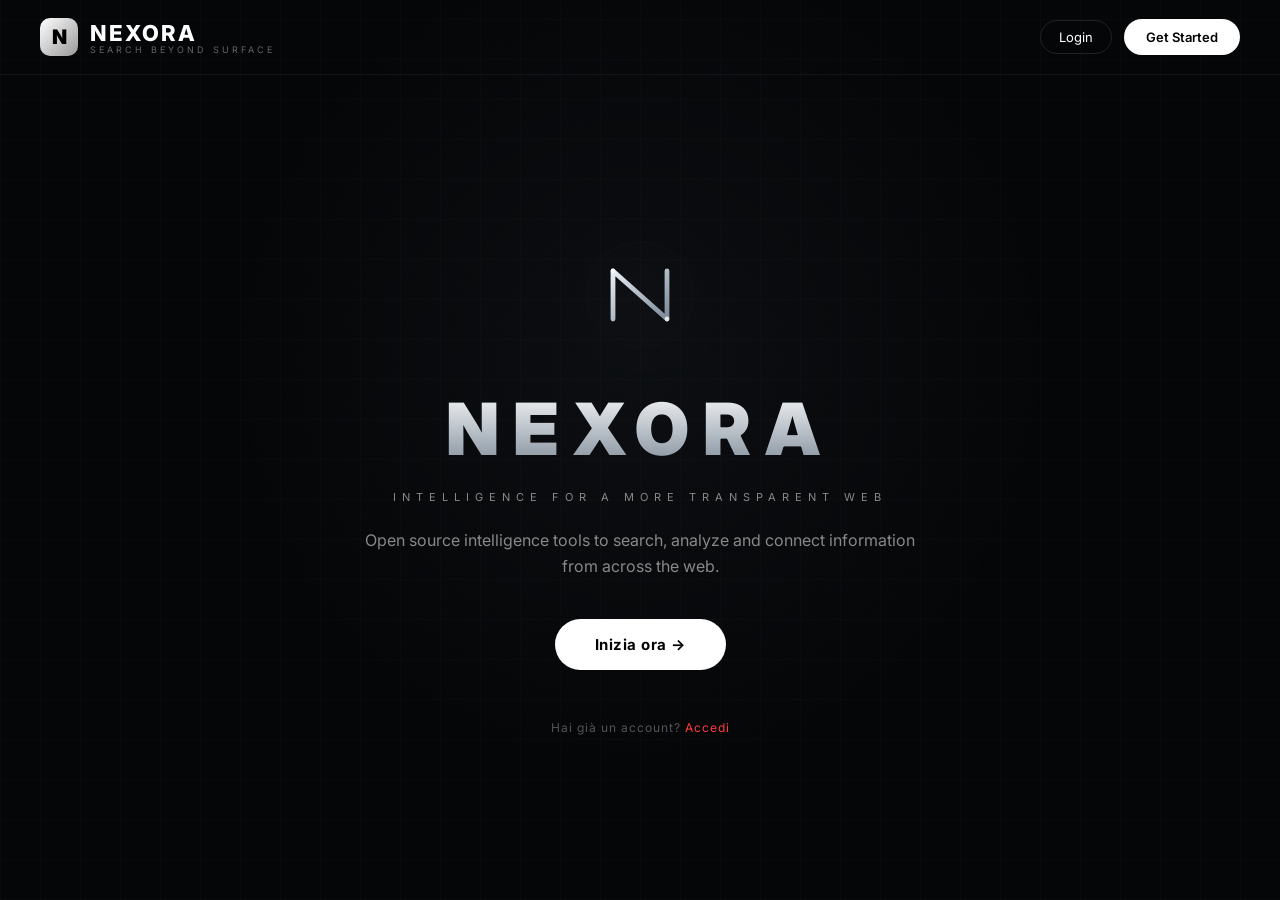
==== commit 46104f4a: "NEXORA update" ====
--- a/templates/index.html
+++ b/templates/index.html
@@ -1,14 +1,163 @@
 <!DOCTYPE html>
-<html lang="it"><head><meta charset="UTF-8"><title>NEXORA</title><link rel="stylesheet" href="/static/style.css"><link href="https://fonts.googleapis.com/css2?family=Inter:wght@400;500;600;700;800;900&display=swap" rel="stylesheet"></head>
+<html lang="it">
+<head>
+<meta charset="UTF-8"><title>NEXORA</title>
+<link href="https://fonts.googleapis.com/css2?family=Inter:wght@400;500;600;700;800;900&display=swap" rel="stylesheet">
+<style>
+* { margin:0; padding:0; box-sizing:border-box; }
+body {
+  background:#050608;
+  color:#fff;
+  font-family:'Inter',sans-serif;
+  min-height:100vh;
+  background-image:
+    radial-gradient(circle at 50% 40%, rgba(200,220,255,0.04), transparent 50%),
+    repeating-linear-gradient(0deg, rgba(255,255,255,0.015) 0 1px, transparent 1px 40px),
+    repeating-linear-gradient(90deg, rgba(255,255,255,0.015) 0 1px, transparent 1px 40px);
+}
+.topnav {
+  display:flex;
+  justify-content:space-between;
+  align-items:center;
+  padding:18px 40px;
+  border-bottom:1px solid #121418;
+}
+.brand { display:flex; gap:12px; align-items:center; }
+.brand-icon {
+  width:38px; height:38px;
+  border-radius:10px;
+  background:linear-gradient(135deg,#fff,#999);
+  color:#000;
+  font-weight:900;
+  font-size:20px;
+  display:flex;
+  align-items:center;
+  justify-content:center;
+}
+.brand-name { font-size:22px; font-weight:800; letter-spacing:2px; }
+.brand-sub { font-size:9px; letter-spacing:3px; color:#666; margin-top:-2px; }
+.nav-actions { display:flex; gap:12px; align-items:center; }
+.btn-ghost {
+  color:#fff;
+  padding:8px 18px;
+  border-radius:999px;
+  border:1px solid #222;
+  font-size:13px;
+  text-decoration:none;
+}
+.btn-ghost:hover { border-color:#fff; }
+.btn-white {
+  background:#fff;
+  color:#000;
+  padding:10px 22px;
+  border-radius:999px;
+  font-weight:600;
+  font-size:13px;
+  text-decoration:none;
+}
+.btn-white:hover { background:#ff3b3b; color:#fff; }
+
+.hero {
+  display:flex;
+  flex-direction:column;
+  align-items:center;
+  justify-content:center;
+  min-height:calc(100vh - 80px);
+  text-align:center;
+  padding:60px 20px;
+}
+.logo-big {
+  width:120px;
+  height:120px;
+  margin-bottom:30px;
+  filter:drop-shadow(0 0 40px rgba(200,220,255,0.2));
+}
+.logo-big svg { width:100%; height:100%; display:block; }
+h1 {
+  font-size:72px;
+  font-weight:900;
+  letter-spacing:14px;
+  background:linear-gradient(180deg,#fff,#7a8896);
+  -webkit-background-clip:text;
+  -webkit-text-fill-color:transparent;
+  margin-bottom:18px;
+}
+.tagline {
+  font-size:11px;
+  letter-spacing:6px;
+  color:#888;
+  margin-bottom:24px;
+}
+.desc {
+  color:#888;
+  font-size:16px;
+  max-width:560px;
+  line-height:1.6;
+  margin-bottom:40px;
+}
+.btn-hero {
+  background:#fff;
+  color:#000;
+  padding:16px 40px;
+  border-radius:999px;
+  font-weight:700;
+  font-size:15px;
+  text-decoration:none;
+  transition:all 0.2s;
+  letter-spacing:0.5px;
+}
+.btn-hero:hover {
+  background:#ff3b3b;
+  color:#fff;
+  transform:translateY(-2px);
+  box-shadow:0 12px 40px rgba(255,60,60,0.3);
+}
+.footer-note {
+  margin-top:50px;
+  color:#555;
+  font-size:12px;
+  letter-spacing:1px;
+}
+</style>
+</head>
 <body>
+
 <nav class="topnav">
-  <div class="brand"><div class="brand-icon">N</div><div><div class="brand-name">NEXORA</div><div class="brand-sub">SEARCH BEYOND SURFACE</div></div></div>
-  <div class="nav-actions"><a href="/login" class="btn-ghost">Login</a><a href="/register" class="btn-white">Get Started</a></div>
+  <div class="brand">
+    <div class="brand-icon">N</div>
+    <div>
+      <div class="brand-name">NEXORA</div>
+      <div class="brand-sub">SEARCH BEYOND SURFACE</div>
+    </div>
+  </div>
+  <div class="nav-actions">
+    <a href="/login" class="btn-ghost">Login</a>
+    <a href="/register" class="btn-white">Get Started</a>
+  </div>
 </nav>
-<section class="pricing-hero">
+
+<section class="hero">
+  <div class="logo-big">
+    <svg viewBox="0 0 200 200" xmlns="http://www.w3.org/2000/svg">
+      <defs>
+        <linearGradient id="ngrad" x1="0%" y1="0%" x2="100%" y2="100%">
+          <stop offset="0%" stop-color="#e8eef5"/>
+          <stop offset="100%" stop-color="#7a8896"/>
+        </linearGradient>
+      </defs>
+      <circle cx="100" cy="100" r="88" fill="none" stroke="#1a1d24" stroke-width="0.5"/>
+      <circle cx="100" cy="100" r="88" fill="none" stroke="#2a2f3a" stroke-width="0.3" stroke-dasharray="2 4"/>
+      <path d="M55 140 L55 60 L145 140 L145 60" fill="none" stroke="url(#ngrad)" stroke-width="8" stroke-linecap="round" stroke-linejoin="round"/>
+      <circle cx="55" cy="60" r="4" fill="#fff" opacity="0.8"/>
+      <circle cx="145" cy="140" r="4" fill="#fff" opacity="0.8"/>
+    </svg>
+  </div>
   <h1>NEXORA</h1>
-  <p style="color:#888;margin:20px 0">Open source intelligence tools for a more transparent web.</p>
-  <a href="/register" class="btn-white" style="display:inline-block;margin-top:20px">Get Started</a>
+  <p class="tagline">INTELLIGENCE FOR A MORE TRANSPARENT WEB</p>
+  <p class="desc">Open source intelligence tools to search, analyze and connect information from across the web.</p>
+  <a href="/register" class="btn-hero">Inizia ora →</a>
+  <p class="footer-note">Hai già un account? <a href="/login" style="color:#ff3b3b;text-decoration:none">Accedi</a></p>
 </section>
-<script src="/static/music.js"></script>
-</body></html>
+
+</body>
+</html>
